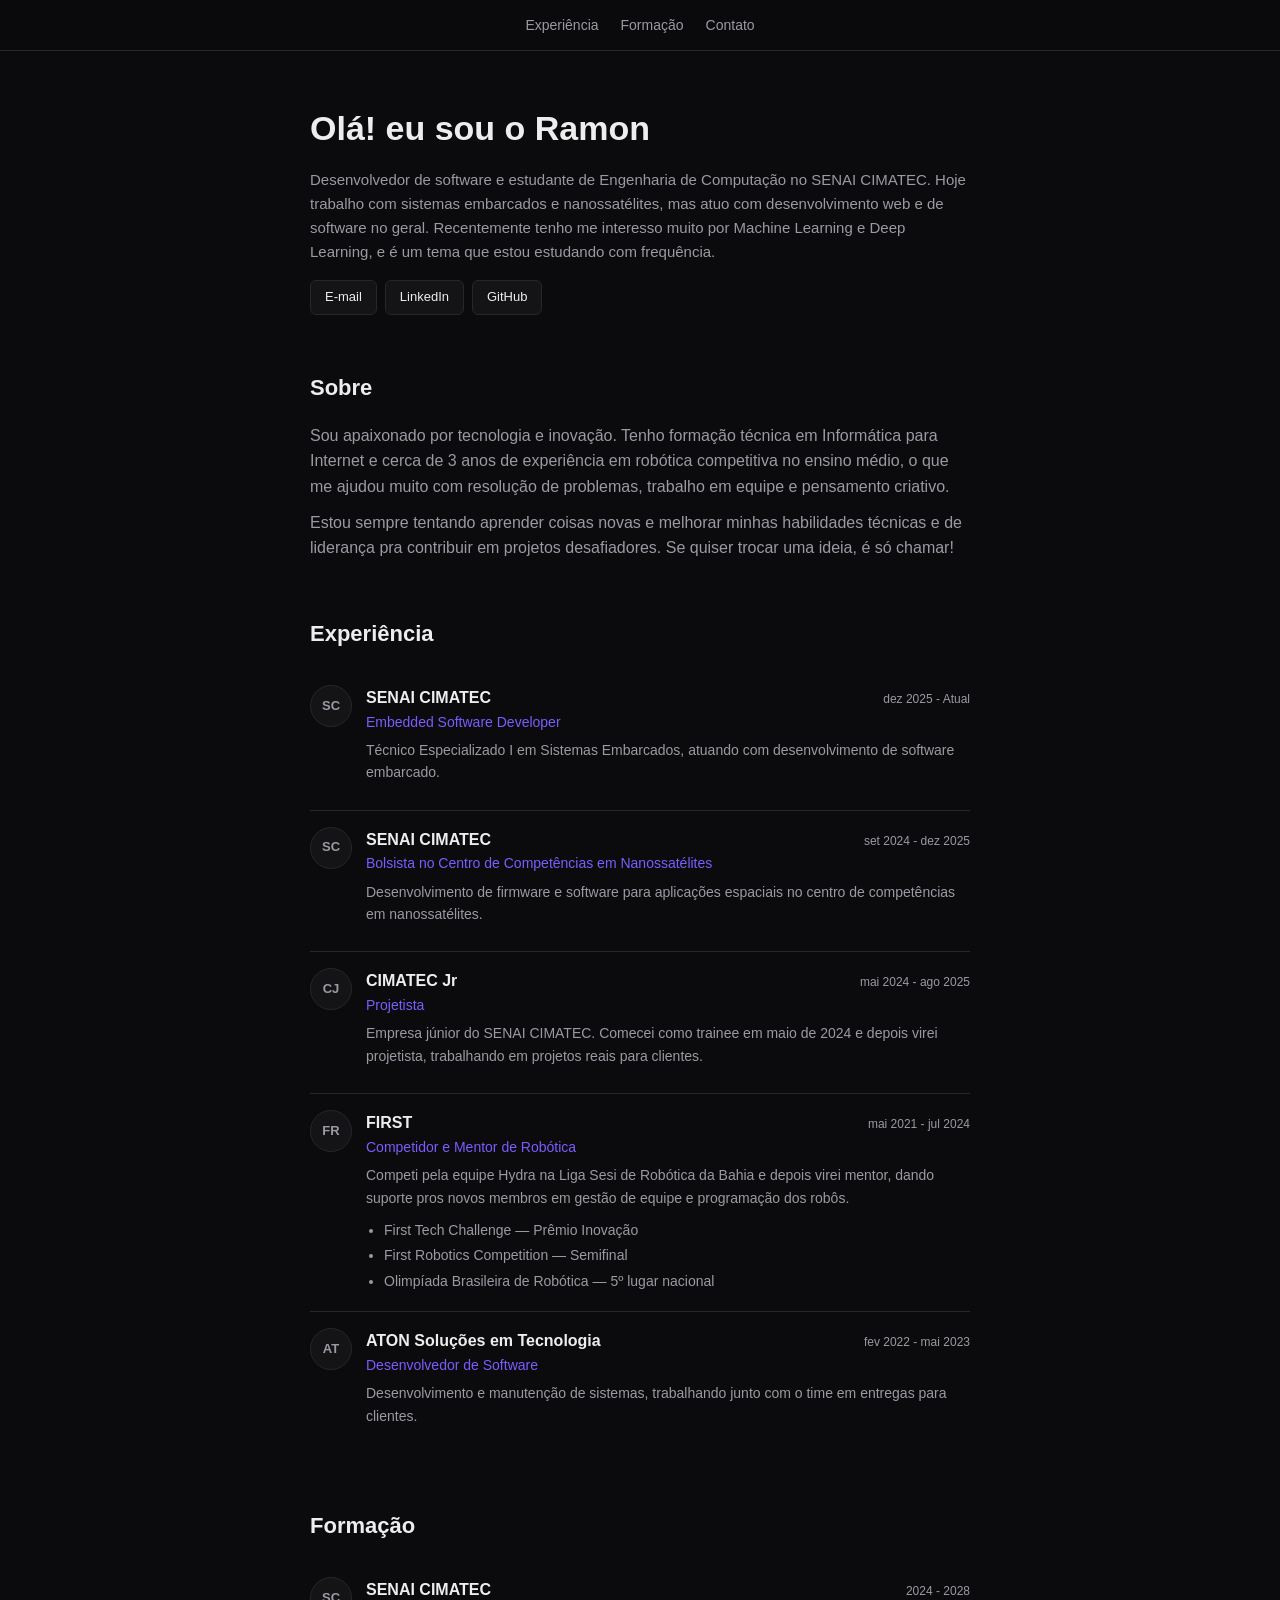
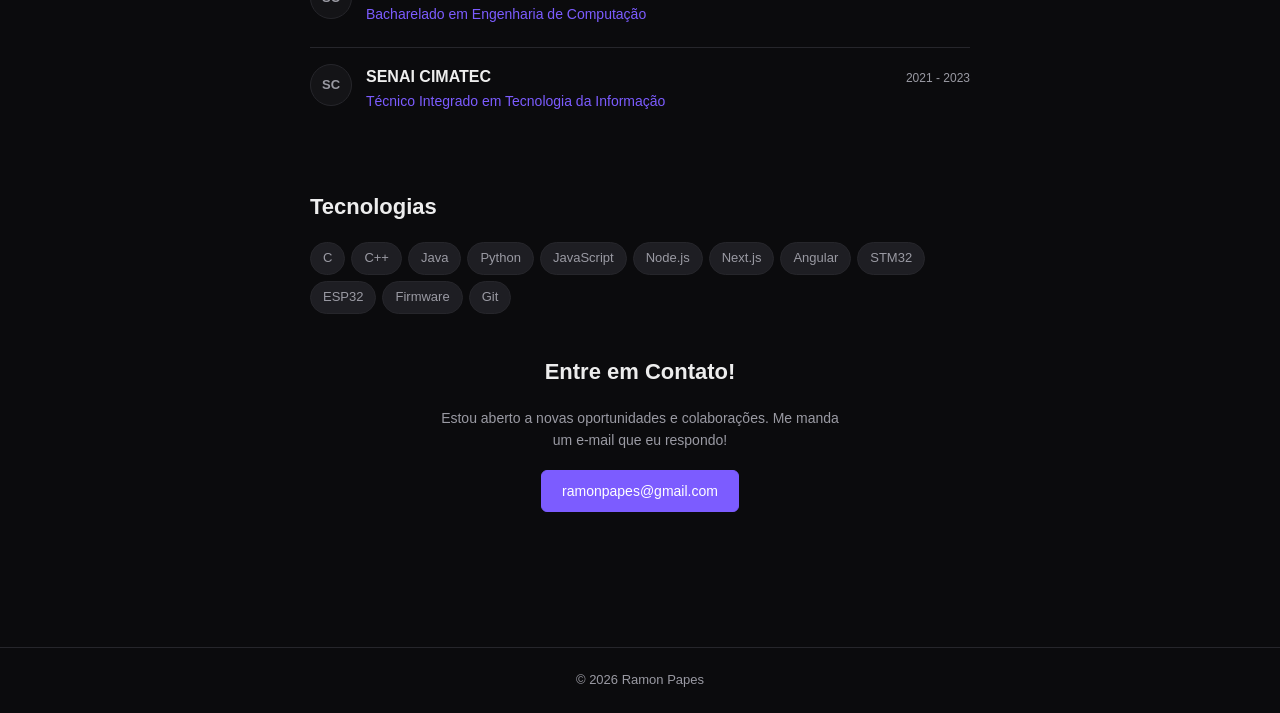
==== index.html @ d6973267 "change folders structure" ====
<!DOCTYPE html>
<html lang="pt-br">
<head>
  <meta charset="UTF-8">
  <meta name="viewport" content="width=device-width, initial-scale=1.0">
  <title>Ramon Papes | Portfolio</title>

  <link rel="stylesheet" href="./src/css/style.css">
</head>
<body>

  <header class="topo">
    <nav class="menu">
      <a href="#experiencia">Experiência</a>
      <a href="#formacao">Formação</a>
      <a href="#contato">Contato</a>
    </nav>
  </header>


  <main class="container">

    <section class="apresentacao">
      <div class="apresentacao-texto">
        <h1>Olá! eu sou o Ramon</h1>
        <p class="subtitulo">
          Desenvolvedor de software e estudante de Engenharia de Computação
          no SENAI CIMATEC. Hoje trabalho com sistemas embarcados e
          nanossatélites, mas atuo com desenvolvimento web e de software no geral.
          Recentemente tenho me interesso muito por Machine Learning e Deep Learning,
          e é um tema que estou estudando com frequência. 
        </p>

        <div class="redes">
          <a href="mailto:ramonpapes@gmail.com" class="btn">E-mail</a>
          <a href="https://www.linkedin.com/in/ramonpapes-84308323a" target="_blank" class="btn">LinkedIn</a>
          <a href="https://github.com/RamonPapes" class="btn">GitHub</a>
        </div>
      </div>
      <!-- <div class="foto"></div> -->
    </section>


    <section id="sobre">
      <h2>Sobre</h2>
      <p>
        Sou apaixonado por tecnologia e inovação. Tenho formação técnica em
        Informática para Internet e cerca de 3 anos de experiência em robótica
        competitiva no ensino médio, o que me ajudou muito com resolução de
        problemas, trabalho em equipe e pensamento criativo.
      </p>
      <p>
        Estou sempre tentando aprender coisas novas e melhorar minhas
        habilidades técnicas e de liderança pra contribuir em projetos
        desafiadores. Se quiser trocar uma ideia, é só chamar!
      </p>
    </section>


    <section id="experiencia">
      <h2>Experiência</h2>

      <div class="card-exp">
        <div class="logo">SC</div>
        <div class="info">
          <div class="linha-topo">
            <h3>SENAI CIMATEC</h3>
            <span class="data">dez 2025 - Atual</span>
          </div>
          <p class="cargo">Embedded Software Developer</p>
          <p>
            Técnico Especializado I em Sistemas Embarcados, atuando com
            desenvolvimento de software embarcado.
          </p>
        </div>
      </div>

      <div class="card-exp">
        <div class="logo">SC</div>
        <div class="info">
          <div class="linha-topo">
            <h3>SENAI CIMATEC</h3>
            <span class="data">set 2024 - dez 2025</span>
          </div>
          <p class="cargo">Bolsista no Centro de Competências em Nanossatélites</p>
          <p>
            Desenvolvimento de firmware e software para aplicações espaciais
            no centro de competências em nanossatélites.
          </p>
        </div>
      </div>

      <div class="card-exp">
        <div class="logo">CJ</div>
        <div class="info">
          <div class="linha-topo">
            <h3>CIMATEC Jr</h3>
            <span class="data">mai 2024 - ago 2025</span>
          </div>
          <p class="cargo">Projetista</p>
          <p>
            Empresa júnior do SENAI CIMATEC. Comecei como trainee em maio de
            2024 e depois virei projetista, trabalhando em projetos reais
            para clientes.
          </p>
        </div>
      </div>

      <div class="card-exp">
        <div class="logo">FR</div>
        <div class="info">
          <div class="linha-topo">
            <h3>FIRST</h3>
            <span class="data">mai 2021 - jul 2024</span>
          </div>
          <p class="cargo">Competidor e Mentor de Robótica</p>
          <p>
            Competi pela equipe Hydra na Liga Sesi de Robótica da Bahia e
            depois virei mentor, dando suporte pros novos membros em gestão
            de equipe e programação dos robôs.
          </p>
          <ul>
            <li>First Tech Challenge — Prêmio Inovação</li>
            <li>First Robotics Competition — Semifinal</li>
            <li>Olimpíada Brasileira de Robótica — 5º lugar nacional</li>
          </ul>
        </div>
      </div>

      <div class="card-exp">
        <div class="logo">AT</div>
        <div class="info">
          <div class="linha-topo">
            <h3>ATON Soluções em Tecnologia</h3>
            <span class="data">fev 2022 - mai 2023</span>
          </div>
          <p class="cargo">Desenvolvedor de Software</p>
          <p>
            Desenvolvimento e manutenção de sistemas, trabalhando junto com o
            time em entregas para clientes.
          </p>
        </div>
      </div>
    </section>

    <section id="formacao">
      <h2>Formação</h2>

      <div class="card-exp">
        <div class="logo">SC</div>
        <div class="info">
          <div class="linha-topo">
            <h3>SENAI CIMATEC</h3>
            <span class="data">2024 - 2028</span>
          </div>
          <p class="cargo">Bacharelado em Engenharia de Computação</p>
        </div>
      </div>

      <div class="card-exp">
        <div class="logo">SC</div>
        <div class="info">
          <div class="linha-topo">
            <h3>SENAI CIMATEC</h3>
            <span class="data">2021 - 2023</span>
          </div>
          <p class="cargo">Técnico Integrado em Tecnologia da Informação</p>
        </div>
      </div>
    </section>

      <h2 class="titulo-skills">Tecnologias</h2>
      <div class="tags tags-grandes">
        <span>C</span>
        <span>C++</span>
        <span>Java</span>
        <span>Python</span>
        <span>JavaScript</span>
        <span>Node.js</span>
        <span>Next.js</span>
        <span>Angular</span>
        <span>STM32</span>
        <span>ESP32</span>
        <span>Firmware</span>
        <span>Git</span>
      </div>
    </section>

    <section id="contato" class="contato">
      <h2>Entre em Contato!</h2>
      <p>
        Estou aberto a novas oportunidades e colaborações. Me manda um e-mail
        que eu respondo!
      </p>
      <a href="mailto:ramonpapes@gmail.com" class="btn btn-destaque">ramonpapes@gmail.com</a>
    </section>

  </main>

  <footer>
    <p>© 2026 Ramon Papes</p>
  </footer>

</body>
</html>
---- src/css/style.css ----
* {
  margin: 0;
  padding: 0;
  box-sizing: border-box;
}

:root {
  --fundo: #0b0b0d;
  --fundo-card: #141417;
  --borda: #26262b;
  --texto: #ededed;
  --texto-fraco: #9a9aa3;
  --destaque: #7c5cff;
}

html {
  scroll-behavior: smooth;
}

body {
  background-color: var(--fundo);
  color: var(--texto);
  font-family: "Segoe UI", Arial, Helvetica, sans-serif;
  line-height: 1.6;
  font-size: 16px;
}


.topo {
  position: sticky;
  top: 0;
  background-color: rgba(11, 11, 13, 0.85);
  border-bottom: 1px solid var(--borda);
  z-index: 10;
}

.menu {
  max-width: 700px;
  margin: 0 auto;
  padding: 14px 20px;
  display: flex;
  gap: 22px;
  justify-content: center;
  flex-wrap: wrap;
}

.menu a {
  color: var(--texto-fraco);
  text-decoration: none;
  font-size: 14px;
}

.menu a:hover {
  color: var(--texto);
}

.container {
  max-width: 700px;
  margin: 0 auto;
  padding: 50px 20px;
}

section {
  margin-bottom: 55px;
}

h2 {
  font-size: 22px;
  margin-bottom: 18px;
}

h3 {
  font-size: 16px;
}

p {
  color: var(--texto-fraco);
  margin-bottom: 10px;
}


.apresentacao {
  display: flex;
  align-items: center;
  justify-content: space-between;
  gap: 25px;
}

.apresentacao-texto {
  flex: 1;
}

.apresentacao h1 {
  font-size: 34px;
  margin-bottom: 12px;
}

.subtitulo {
  font-size: 15px;
}

.foto {
  width: 105px;
  height: 105px;
  border-radius: 50%;
  background-color: var(--fundo-card);
  border: 1px solid var(--borda);
  display: flex;
  align-items: center;
  justify-content: center;
  font-size: 30px;
  font-weight: bold;
  color: var(--destaque);
  flex-shrink: 0;
}

.redes {
  margin-top: 16px;
  display: flex;
  gap: 8px;
  flex-wrap: wrap;
}

.btn {
  display: inline-block;
  padding: 6px 14px;
  border: 1px solid var(--borda);
  border-radius: 6px;
  background-color: var(--fundo-card);
  color: var(--texto);
  text-decoration: none;
  font-size: 13px;
}

.btn:hover {
  border-color: var(--destaque);
  color: var(--destaque);
}

.card-exp {
  display: flex;
  gap: 14px;
  padding: 16px 0;
  border-bottom: 1px solid var(--borda);
}

.card-exp:last-child {
  border-bottom: none;
}

.logo {
  width: 42px;
  height: 42px;
  border-radius: 50%;
  background-color: var(--fundo-card);
  border: 1px solid var(--borda);
  display: flex;
  align-items: center;
  justify-content: center;
  font-size: 13px;
  font-weight: bold;
  color: var(--texto-fraco);
  flex-shrink: 0;
}

.info {
  flex: 1;
}

.linha-topo {
  display: flex;
  justify-content: space-between;
  align-items: baseline;
  gap: 10px;
}

.data {
  font-size: 12px;
  color: var(--texto-fraco);
  white-space: nowrap;
}

.cargo {
  font-size: 14px;
  color: var(--destaque);
  margin-bottom: 6px;
}

.info p {
  font-size: 14px;
}

.info ul {
  margin-top: 8px;
  padding-left: 18px;
  color: var(--texto-fraco);
  font-size: 14px;
}

.info li {
  margin-bottom: 3px;
}

.tags {
  display: flex;
  flex-wrap: wrap;
  gap: 6px;
  margin: 10px 0;
}

.tags span {
  font-size: 11px;
  padding: 3px 8px;
  border-radius: 20px;
  background-color: #1e1e23;
  border: 1px solid var(--borda);
  color: var(--texto-fraco);
}

.tags-grandes span {
  font-size: 13px;
  padding: 5px 12px;
}

.titulo-skills {
  margin-top: 35px;
}

.contato {
  text-align: center;
  padding: 30px 0;
}

.contato p {
  max-width: 420px;
  margin: 0 auto 18px auto;
  font-size: 14px;
}

.btn-destaque {
  background-color: var(--destaque);
  border-color: var(--destaque);
  color: #fff;
  padding: 9px 20px;
  font-size: 14px;
}

.btn-destaque:hover {
  opacity: 0.85;
  color: #fff;
}

footer {
  border-top: 1px solid var(--borda);
  text-align: center;
  padding: 22px 20px;
}

footer p {
  font-size: 13px;
  margin: 0;
}


@media (max-width: 600px) {

  .apresentacao {
    flex-direction: column-reverse;
    align-items: flex-start;
    gap: 18px;
  }

  .apresentacao h1 {
    font-size: 27px;
  }

  .linha-topo {
    flex-direction: column;
    gap: 2px;
  }

  .menu {
    gap: 14px;
    font-size: 13px;
  }

}
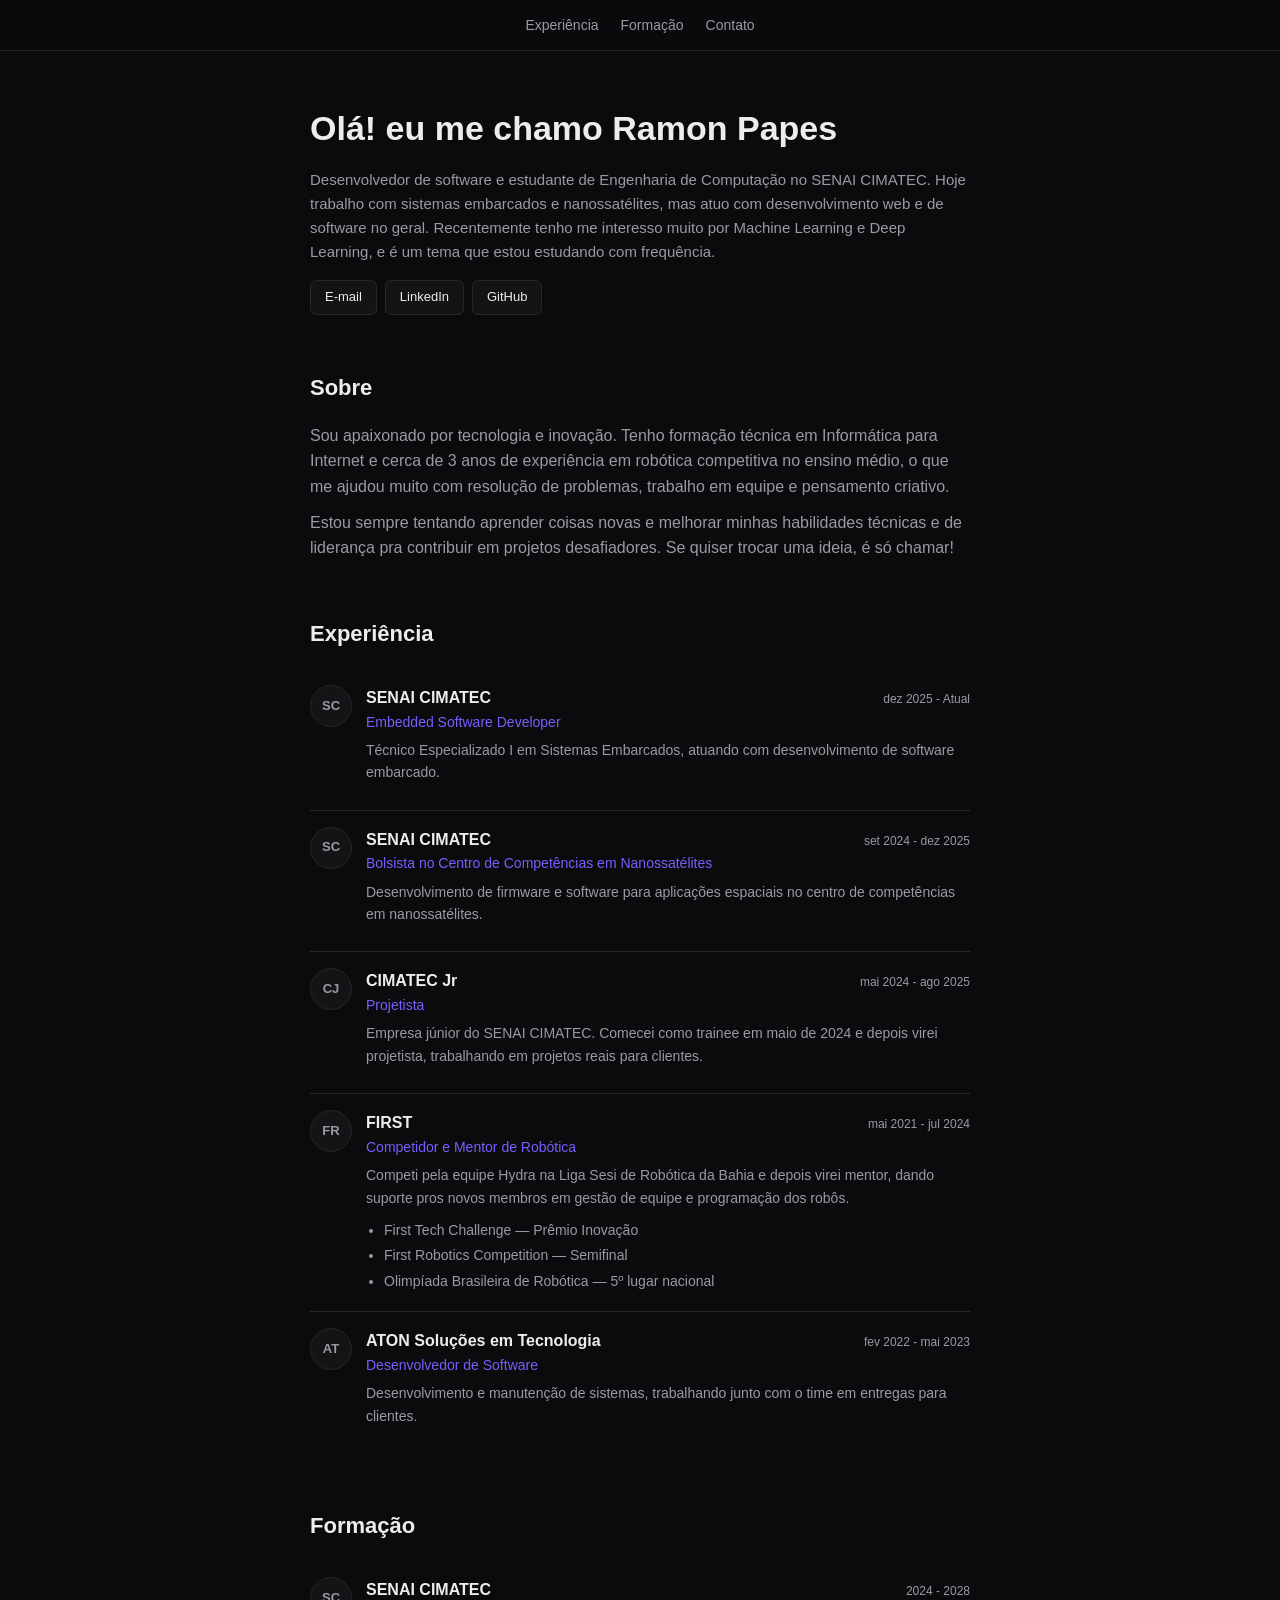
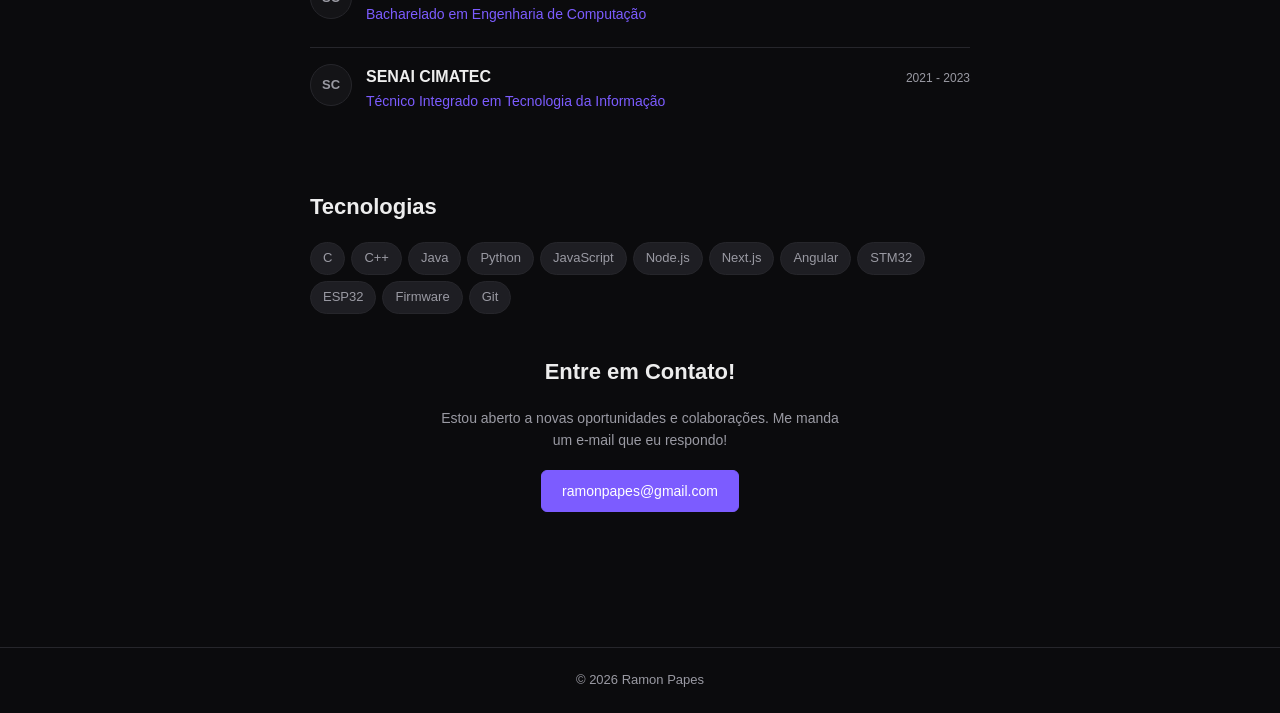
==== commit a9d3db27: "update apresentation title" ====
--- a/index.html
+++ b/index.html
@@ -22,7 +22,7 @@
 
     <section class="apresentacao">
       <div class="apresentacao-texto">
-        <h1>Olá! eu sou o Ramon</h1>
+        <h1>Olá! eu me chamo Ramon Papes</h1>
         <p class="subtitulo">
           Desenvolvedor de software e estudante de Engenharia de Computação
           no SENAI CIMATEC. Hoje trabalho com sistemas embarcados e
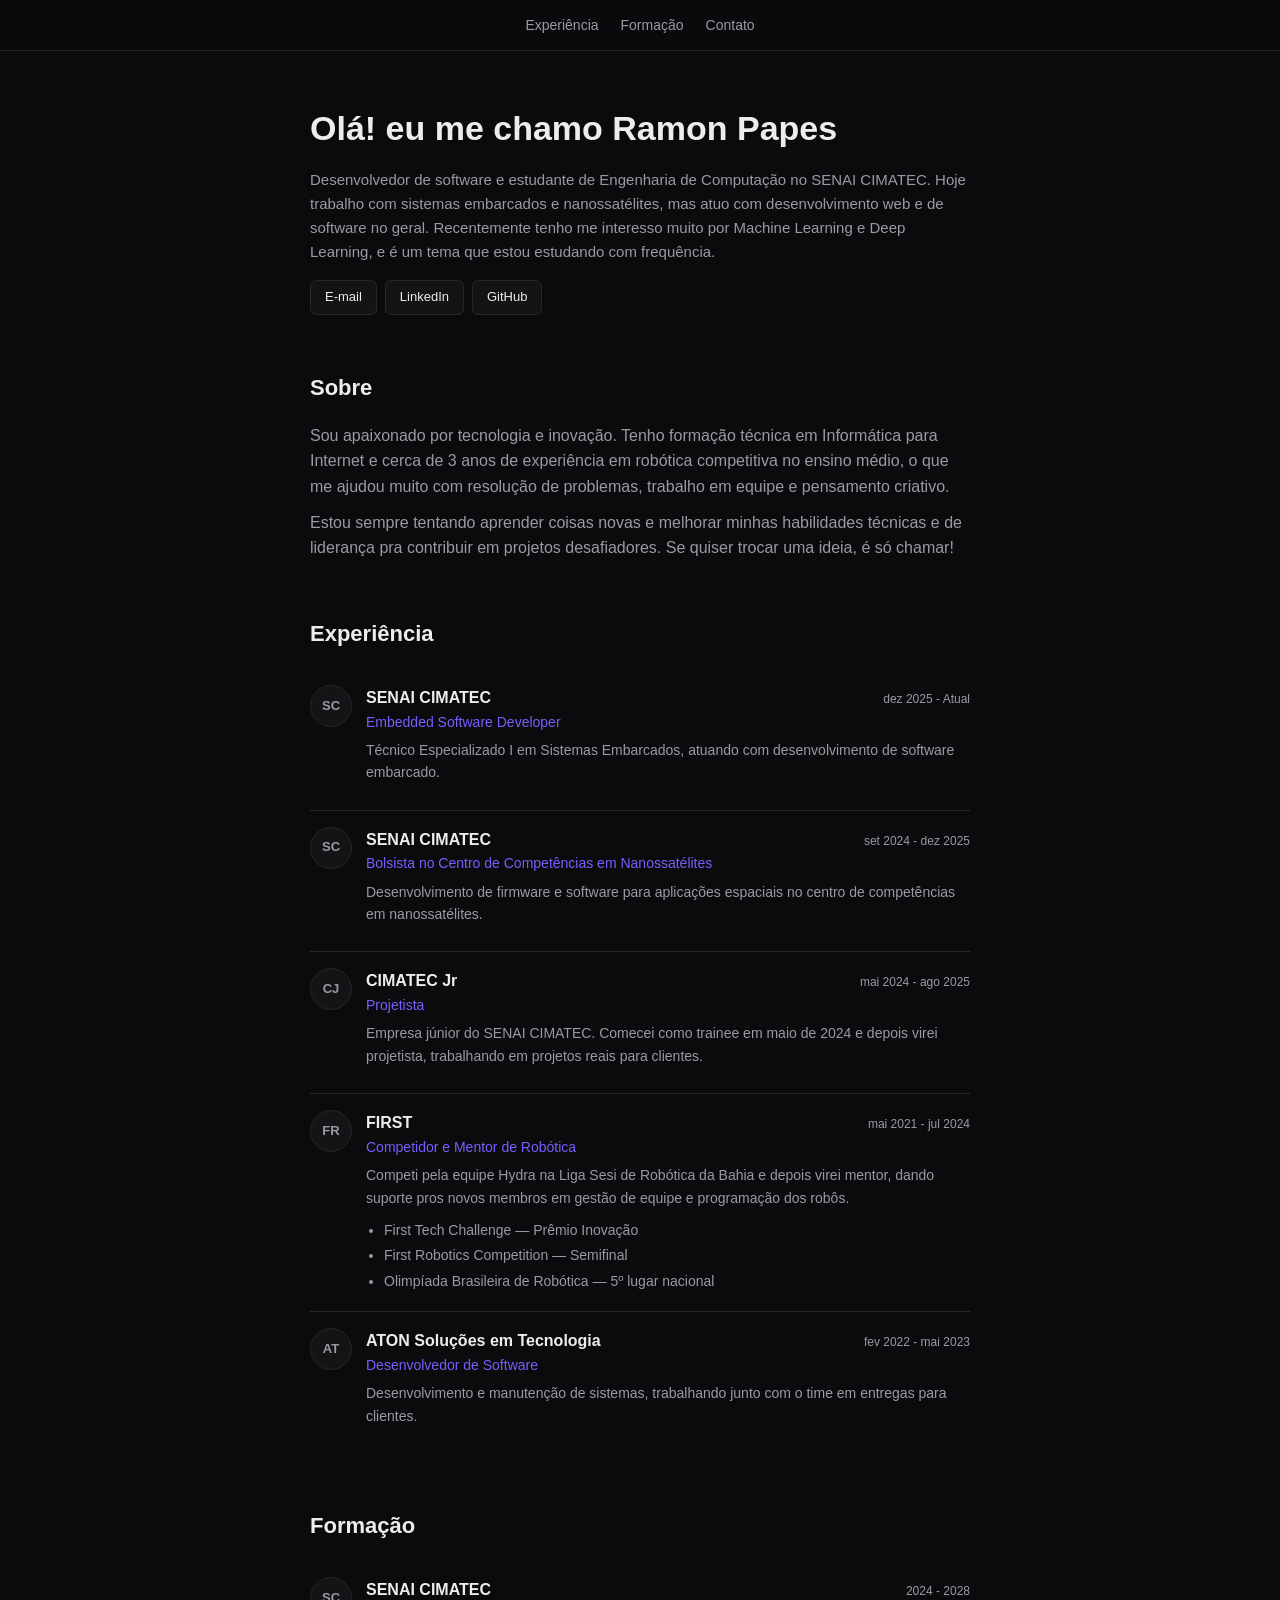
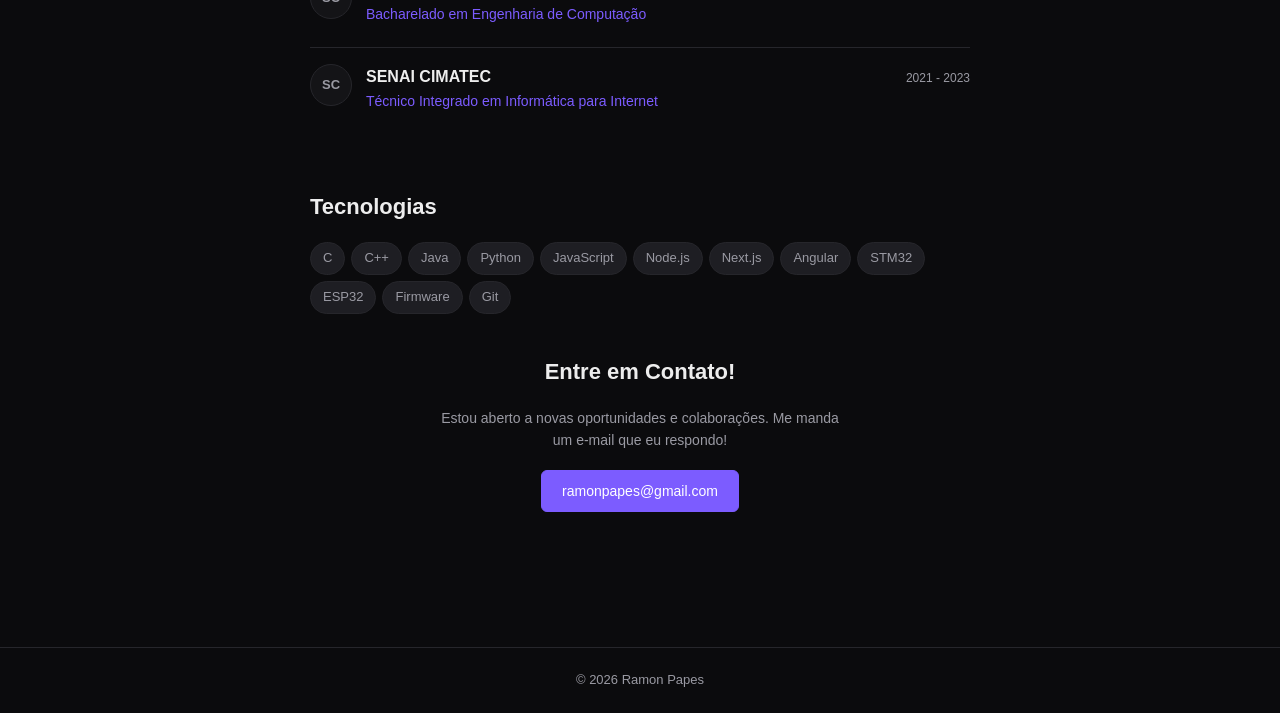
==== commit 973815ff: "Update index.html" ====
--- a/index.html
+++ b/index.html
@@ -164,7 +164,7 @@
             <h3>SENAI CIMATEC</h3>
             <span class="data">2021 - 2023</span>
           </div>
-          <p class="cargo">Técnico Integrado em Tecnologia da Informação</p>
+          <p class="cargo">Técnico Integrado em Informática para Internet</p>
         </div>
       </div>
     </section>
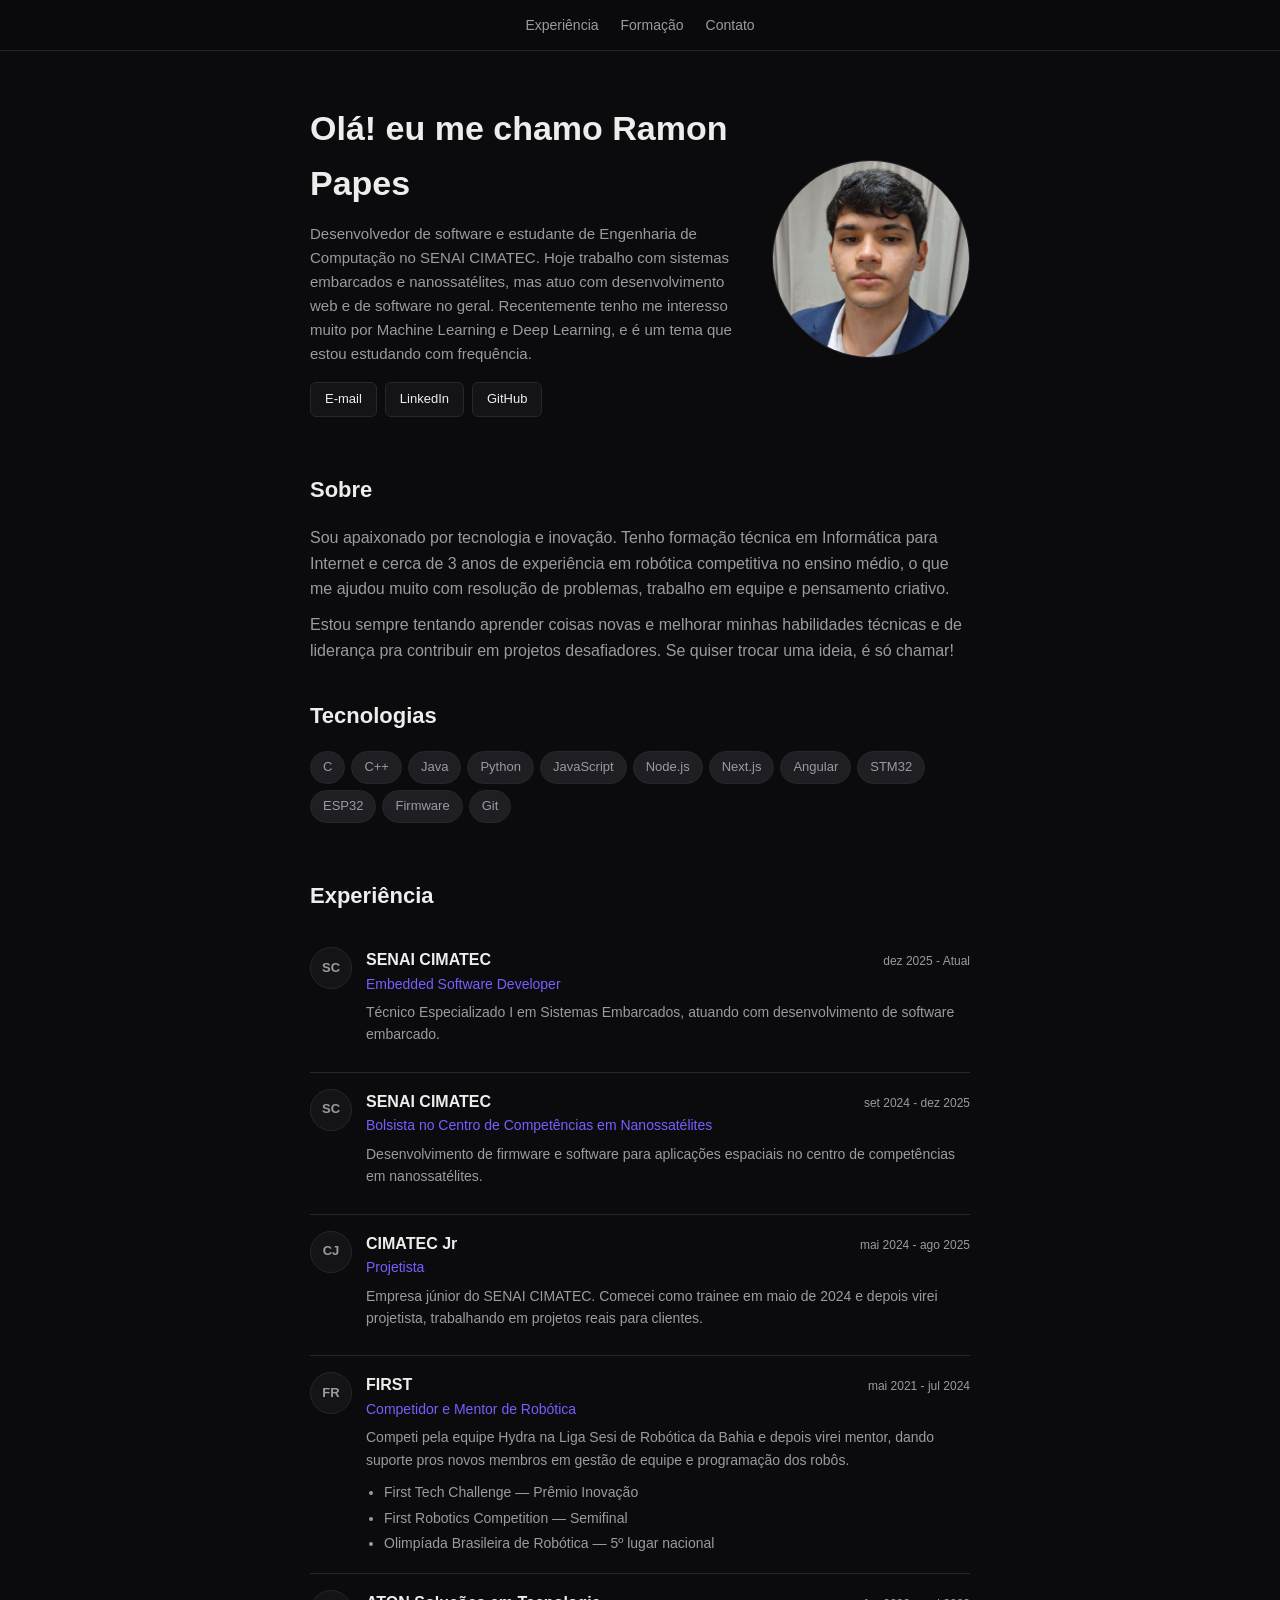
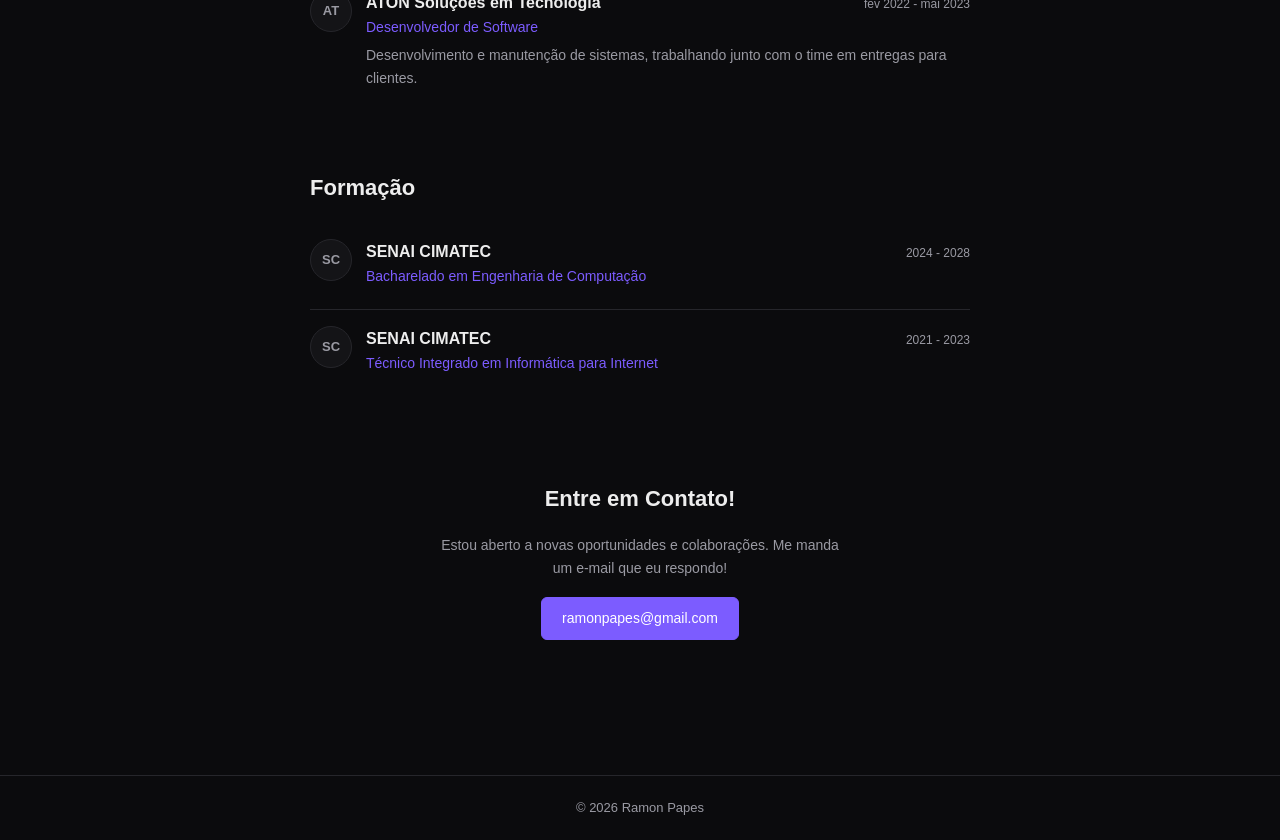
==== commit 5ac9dd55: "add profile image and move skils section" ====
--- a/index.html
+++ b/index.html
@@ -1,5 +1,6 @@
 <!DOCTYPE html>
 <html lang="pt-br">
+
 <head>
   <meta charset="UTF-8">
   <meta name="viewport" content="width=device-width, initial-scale=1.0">
@@ -7,6 +8,7 @@
 
   <link rel="stylesheet" href="./src/css/style.css">
 </head>
+
 <body>
 
   <header class="topo">
@@ -28,7 +30,7 @@
           no SENAI CIMATEC. Hoje trabalho com sistemas embarcados e
           nanossatélites, mas atuo com desenvolvimento web e de software no geral.
           Recentemente tenho me interesso muito por Machine Learning e Deep Learning,
-          e é um tema que estou estudando com frequência. 
+          e é um tema que estou estudando com frequência.
         </p>
 
         <div class="redes">
@@ -37,9 +39,8 @@
           <a href="https://github.com/RamonPapes" class="btn">GitHub</a>
         </div>
       </div>
-      <!-- <div class="foto"></div> -->
-    </section>
-
+      <div class="foto"><img src="assets/profile.png" alt="Foto de Ramon Papes"></div>
+    </section>
 
     <section id="sobre">
       <h2>Sobre</h2>
@@ -54,120 +55,6 @@
         habilidades técnicas e de liderança pra contribuir em projetos
         desafiadores. Se quiser trocar uma ideia, é só chamar!
       </p>
-    </section>
-
-
-    <section id="experiencia">
-      <h2>Experiência</h2>
-
-      <div class="card-exp">
-        <div class="logo">SC</div>
-        <div class="info">
-          <div class="linha-topo">
-            <h3>SENAI CIMATEC</h3>
-            <span class="data">dez 2025 - Atual</span>
-          </div>
-          <p class="cargo">Embedded Software Developer</p>
-          <p>
-            Técnico Especializado I em Sistemas Embarcados, atuando com
-            desenvolvimento de software embarcado.
-          </p>
-        </div>
-      </div>
-
-      <div class="card-exp">
-        <div class="logo">SC</div>
-        <div class="info">
-          <div class="linha-topo">
-            <h3>SENAI CIMATEC</h3>
-            <span class="data">set 2024 - dez 2025</span>
-          </div>
-          <p class="cargo">Bolsista no Centro de Competências em Nanossatélites</p>
-          <p>
-            Desenvolvimento de firmware e software para aplicações espaciais
-            no centro de competências em nanossatélites.
-          </p>
-        </div>
-      </div>
-
-      <div class="card-exp">
-        <div class="logo">CJ</div>
-        <div class="info">
-          <div class="linha-topo">
-            <h3>CIMATEC Jr</h3>
-            <span class="data">mai 2024 - ago 2025</span>
-          </div>
-          <p class="cargo">Projetista</p>
-          <p>
-            Empresa júnior do SENAI CIMATEC. Comecei como trainee em maio de
-            2024 e depois virei projetista, trabalhando em projetos reais
-            para clientes.
-          </p>
-        </div>
-      </div>
-
-      <div class="card-exp">
-        <div class="logo">FR</div>
-        <div class="info">
-          <div class="linha-topo">
-            <h3>FIRST</h3>
-            <span class="data">mai 2021 - jul 2024</span>
-          </div>
-          <p class="cargo">Competidor e Mentor de Robótica</p>
-          <p>
-            Competi pela equipe Hydra na Liga Sesi de Robótica da Bahia e
-            depois virei mentor, dando suporte pros novos membros em gestão
-            de equipe e programação dos robôs.
-          </p>
-          <ul>
-            <li>First Tech Challenge — Prêmio Inovação</li>
-            <li>First Robotics Competition — Semifinal</li>
-            <li>Olimpíada Brasileira de Robótica — 5º lugar nacional</li>
-          </ul>
-        </div>
-      </div>
-
-      <div class="card-exp">
-        <div class="logo">AT</div>
-        <div class="info">
-          <div class="linha-topo">
-            <h3>ATON Soluções em Tecnologia</h3>
-            <span class="data">fev 2022 - mai 2023</span>
-          </div>
-          <p class="cargo">Desenvolvedor de Software</p>
-          <p>
-            Desenvolvimento e manutenção de sistemas, trabalhando junto com o
-            time em entregas para clientes.
-          </p>
-        </div>
-      </div>
-    </section>
-
-    <section id="formacao">
-      <h2>Formação</h2>
-
-      <div class="card-exp">
-        <div class="logo">SC</div>
-        <div class="info">
-          <div class="linha-topo">
-            <h3>SENAI CIMATEC</h3>
-            <span class="data">2024 - 2028</span>
-          </div>
-          <p class="cargo">Bacharelado em Engenharia de Computação</p>
-        </div>
-      </div>
-
-      <div class="card-exp">
-        <div class="logo">SC</div>
-        <div class="info">
-          <div class="linha-topo">
-            <h3>SENAI CIMATEC</h3>
-            <span class="data">2021 - 2023</span>
-          </div>
-          <p class="cargo">Técnico Integrado em Informática para Internet</p>
-        </div>
-      </div>
-    </section>
 
       <h2 class="titulo-skills">Tecnologias</h2>
       <div class="tags tags-grandes">
@@ -186,6 +73,119 @@
       </div>
     </section>
 
+
+    <section id="experiencia">
+      <h2>Experiência</h2>
+
+      <div class="card-exp">
+        <div class="logo">SC</div>
+        <div class="info">
+          <div class="linha-topo">
+            <h3>SENAI CIMATEC</h3>
+            <span class="data">dez 2025 - Atual</span>
+          </div>
+          <p class="cargo">Embedded Software Developer</p>
+          <p>
+            Técnico Especializado I em Sistemas Embarcados, atuando com
+            desenvolvimento de software embarcado.
+          </p>
+        </div>
+      </div>
+
+      <div class="card-exp">
+        <div class="logo">SC</div>
+        <div class="info">
+          <div class="linha-topo">
+            <h3>SENAI CIMATEC</h3>
+            <span class="data">set 2024 - dez 2025</span>
+          </div>
+          <p class="cargo">Bolsista no Centro de Competências em Nanossatélites</p>
+          <p>
+            Desenvolvimento de firmware e software para aplicações espaciais
+            no centro de competências em nanossatélites.
+          </p>
+        </div>
+      </div>
+
+      <div class="card-exp">
+        <div class="logo">CJ</div>
+        <div class="info">
+          <div class="linha-topo">
+            <h3>CIMATEC Jr</h3>
+            <span class="data">mai 2024 - ago 2025</span>
+          </div>
+          <p class="cargo">Projetista</p>
+          <p>
+            Empresa júnior do SENAI CIMATEC. Comecei como trainee em maio de
+            2024 e depois virei projetista, trabalhando em projetos reais
+            para clientes.
+          </p>
+        </div>
+      </div>
+
+      <div class="card-exp">
+        <div class="logo">FR</div>
+        <div class="info">
+          <div class="linha-topo">
+            <h3>FIRST</h3>
+            <span class="data">mai 2021 - jul 2024</span>
+          </div>
+          <p class="cargo">Competidor e Mentor de Robótica</p>
+          <p>
+            Competi pela equipe Hydra na Liga Sesi de Robótica da Bahia e
+            depois virei mentor, dando suporte pros novos membros em gestão
+            de equipe e programação dos robôs.
+          </p>
+          <ul>
+            <li>First Tech Challenge — Prêmio Inovação</li>
+            <li>First Robotics Competition — Semifinal</li>
+            <li>Olimpíada Brasileira de Robótica — 5º lugar nacional</li>
+          </ul>
+        </div>
+      </div>
+
+      <div class="card-exp">
+        <div class="logo">AT</div>
+        <div class="info">
+          <div class="linha-topo">
+            <h3>ATON Soluções em Tecnologia</h3>
+            <span class="data">fev 2022 - mai 2023</span>
+          </div>
+          <p class="cargo">Desenvolvedor de Software</p>
+          <p>
+            Desenvolvimento e manutenção de sistemas, trabalhando junto com o
+            time em entregas para clientes.
+          </p>
+        </div>
+      </div>
+    </section>
+
+    <section id="formacao">
+      <h2>Formação</h2>
+
+      <div class="card-exp">
+        <div class="logo">SC</div>
+        <div class="info">
+          <div class="linha-topo">
+            <h3>SENAI CIMATEC</h3>
+            <span class="data">2024 - 2028</span>
+          </div>
+          <p class="cargo">Bacharelado em Engenharia de Computação</p>
+        </div>
+      </div>
+
+      <div class="card-exp">
+        <div class="logo">SC</div>
+        <div class="info">
+          <div class="linha-topo">
+            <h3>SENAI CIMATEC</h3>
+            <span class="data">2021 - 2023</span>
+          </div>
+          <p class="cargo">Técnico Integrado em Informática para Internet</p>
+        </div>
+      </div>
+    </section>
+
     <section id="contato" class="contato">
       <h2>Entre em Contato!</h2>
       <p>
@@ -202,4 +202,5 @@
   </footer>
 
 </body>
-</html>
+
+</html>
--- a/src/css/style.css
+++ b/src/css/style.css
@@ -100,8 +100,8 @@
 }
 
 .foto {
-  width: 105px;
-  height: 105px;
+  width: 30%;
+  height: 30%;
   border-radius: 50%;
   background-color: var(--fundo-card);
   border: 1px solid var(--borda);
@@ -114,6 +114,12 @@
   flex-shrink: 0;
 }
 
+.foto img{
+  width: 100%;
+  height: 100%;
+  border-radius: 50%;
+}
+
 .redes {
   margin-top: 16px;
   display: flex;
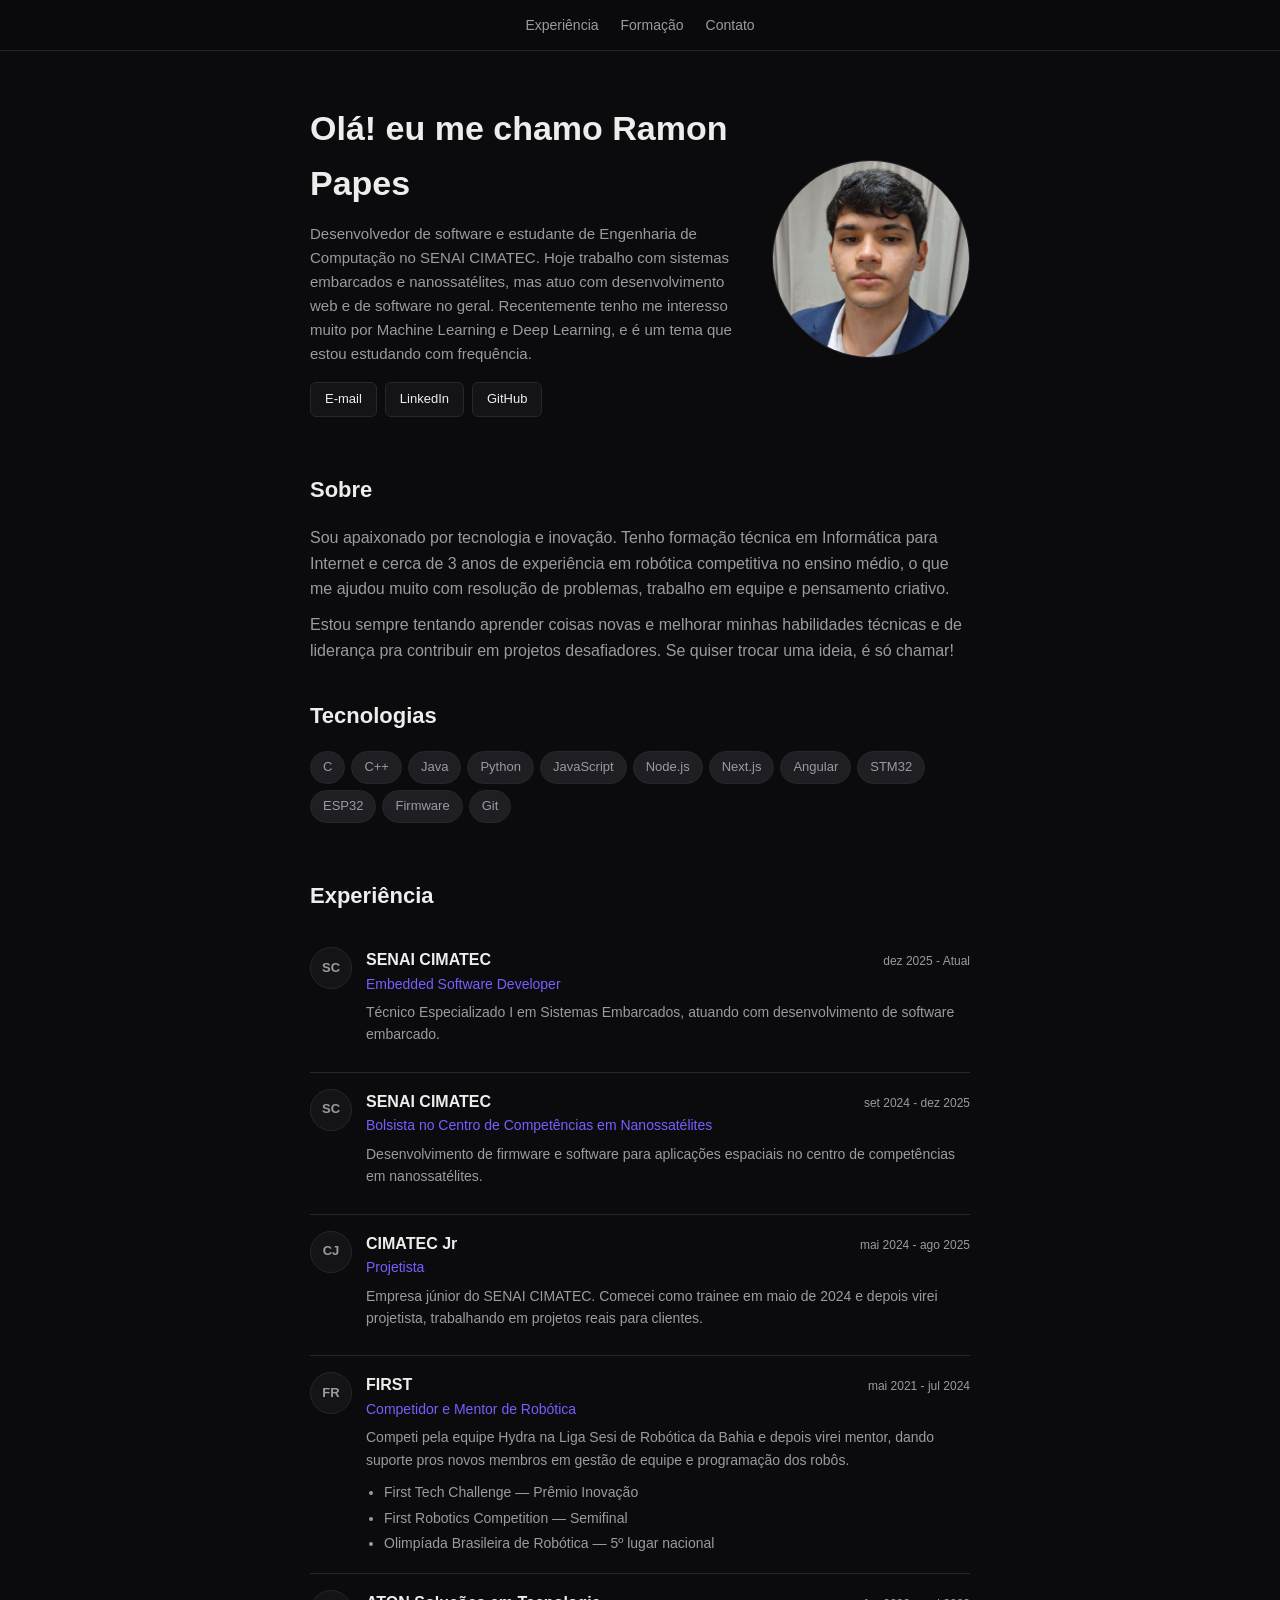
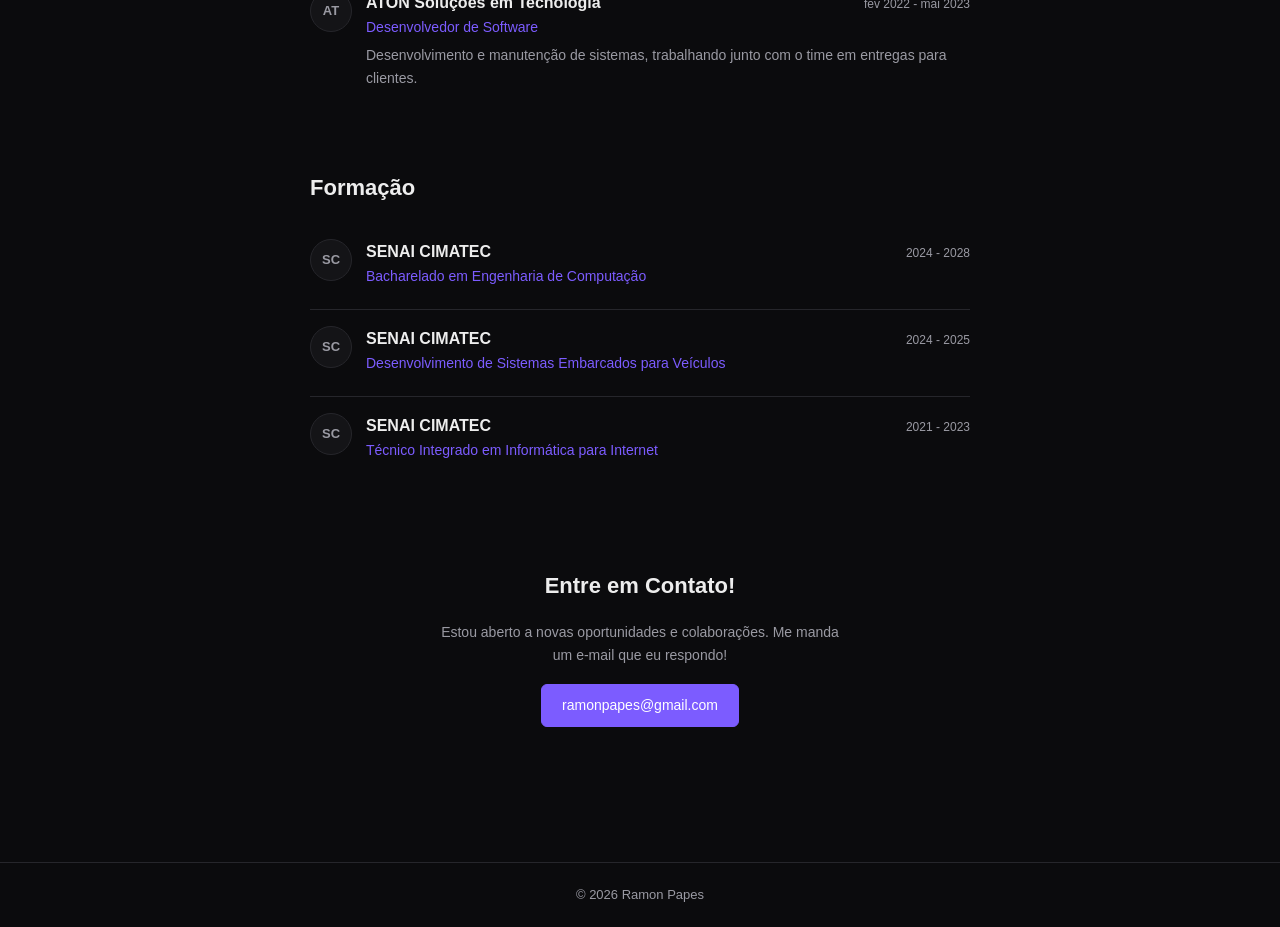
==== commit 8cabc296: "add course formation" ====
--- a/index.html
+++ b/index.html
@@ -179,6 +179,17 @@
         <div class="info">
           <div class="linha-topo">
             <h3>SENAI CIMATEC</h3>
+            <span class="data">2024 - 2025</span>
+          </div>
+          <p class="cargo">Desenvolvimento de Sistemas Embarcados para Veículos</p>
+        </div>
+      </div>
+
+      <div class="card-exp">
+        <div class="logo">SC</div>
+        <div class="info">
+          <div class="linha-topo">
+            <h3>SENAI CIMATEC</h3>
             <span class="data">2021 - 2023</span>
           </div>
           <p class="cargo">Técnico Integrado em Informática para Internet</p>
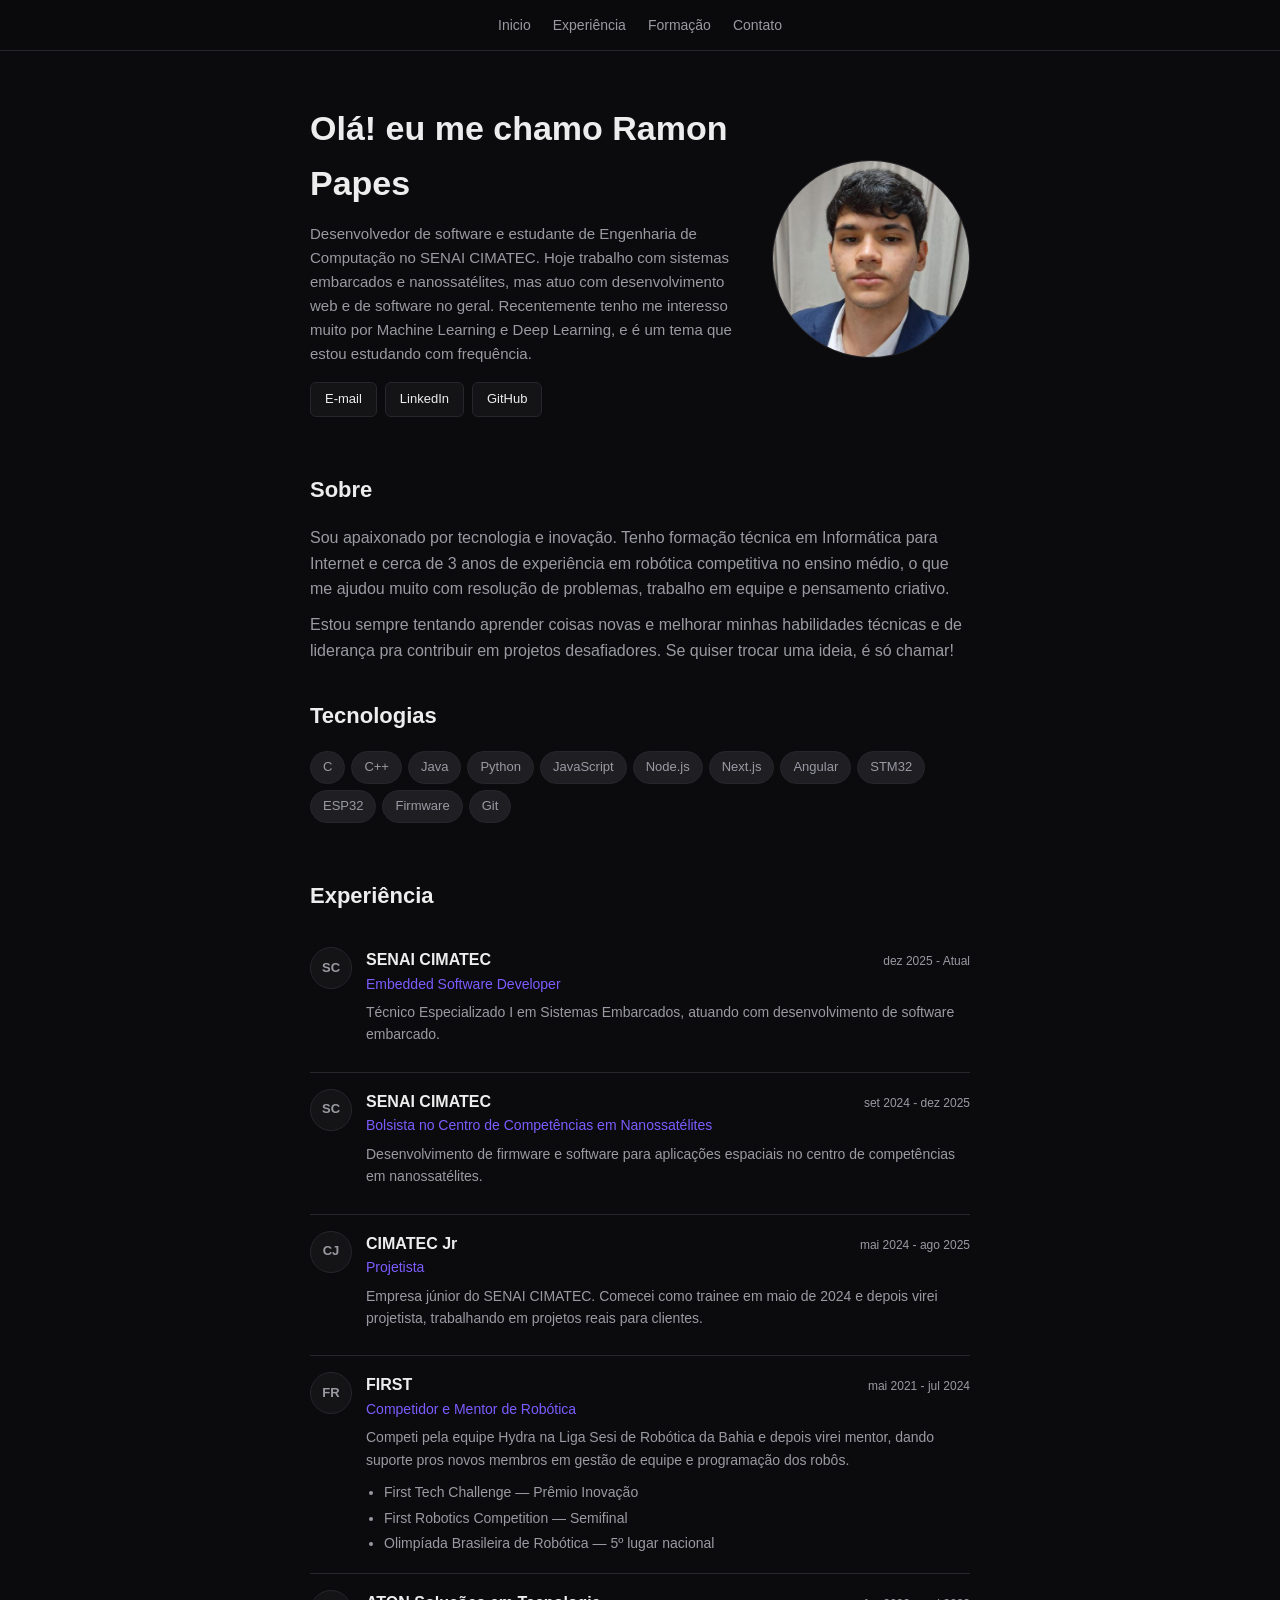
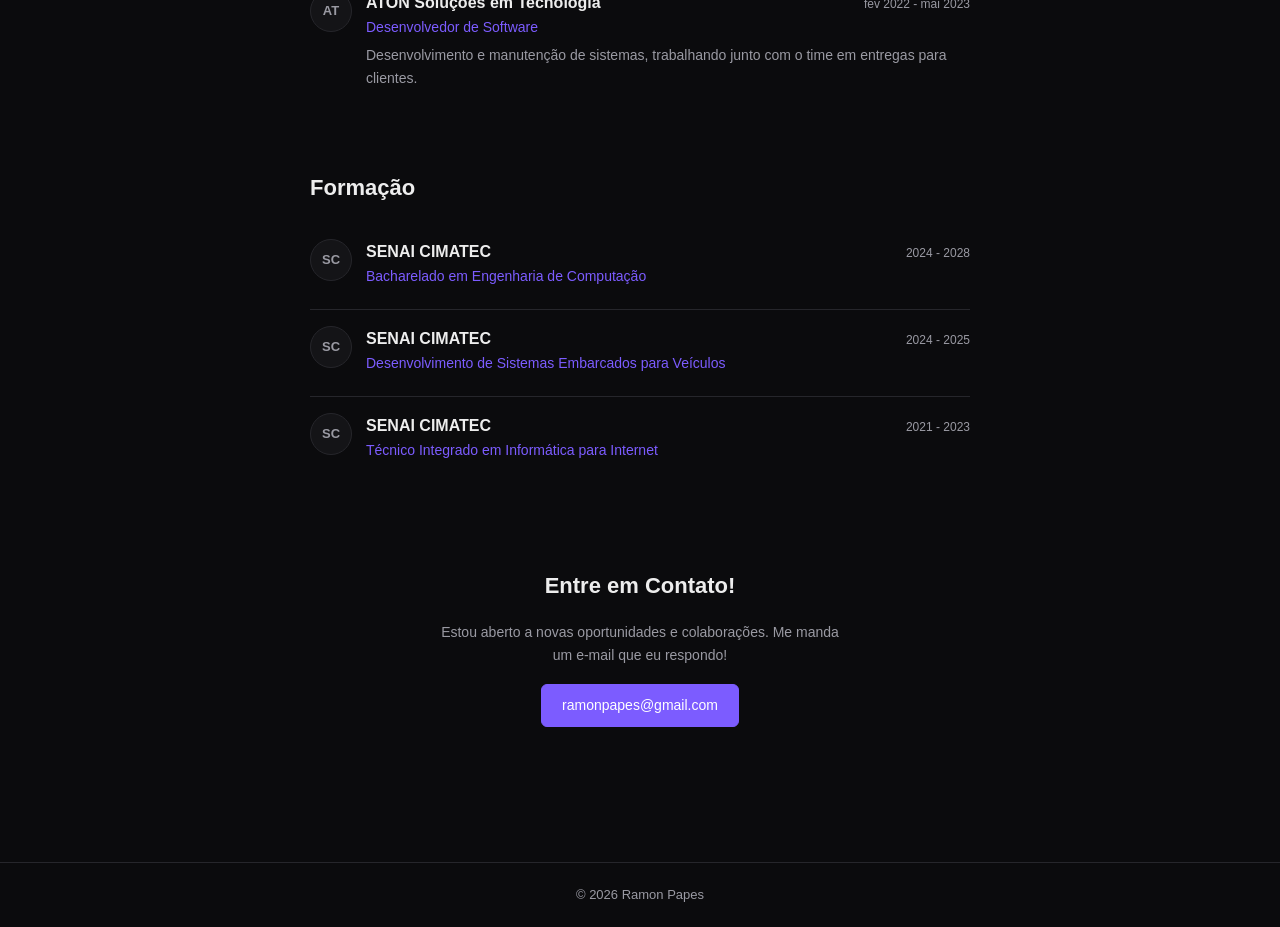
==== commit cec92f12: "add 'inicio' in navbar" ====
--- a/index.html
+++ b/index.html
@@ -13,6 +13,7 @@
 
   <header class="topo">
     <nav class="menu">
+      <a href="#inicio">Inicio</a>
       <a href="#experiencia">Experiência</a>
       <a href="#formacao">Formação</a>
       <a href="#contato">Contato</a>
@@ -20,7 +21,7 @@
   </header>
 
 
-  <main class="container">
+  <main class="container" id="inicio">
 
     <section class="apresentacao">
       <div class="apresentacao-texto">
